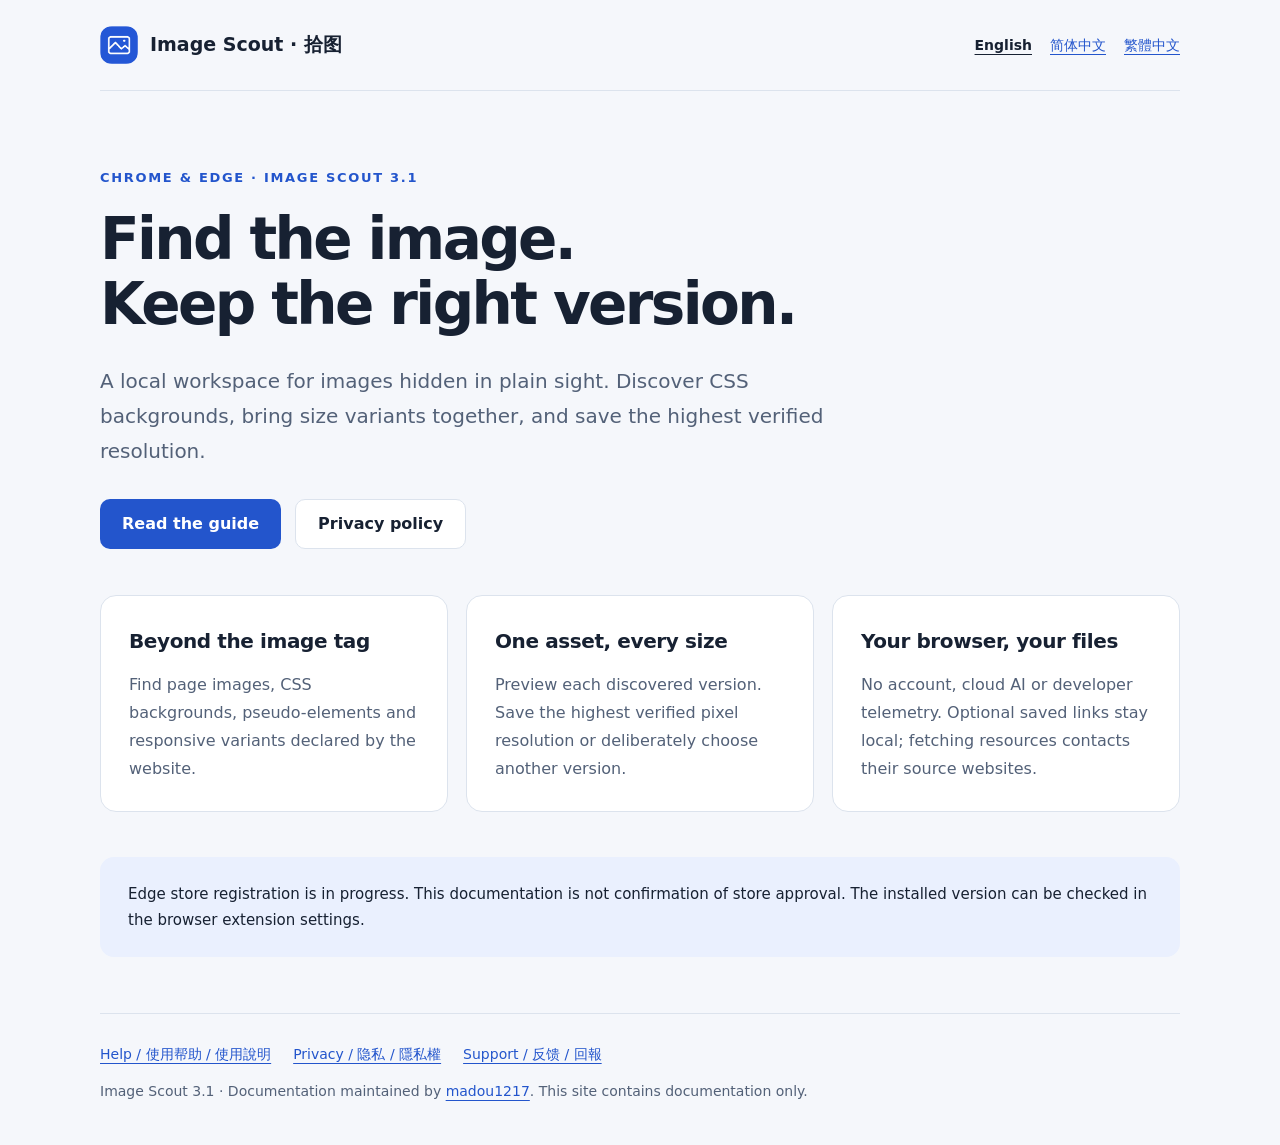
==== index.html @ 489e8e93 "docs: publish Image Scout multilingual help and privacy site" ====
<!doctype html><html lang="en"><head><meta charset="utf-8"><meta name="viewport" content="width=device-width,initial-scale=1"><meta name="referrer" content="strict-origin-when-cross-origin"><meta http-equiv="Content-Security-Policy" content="default-src 'none'; style-src 'self'; img-src 'self'; base-uri 'none'; form-action 'none'"><title>Help &amp; privacy · Image Scout</title><meta name="description" content="Image Scout help, privacy policy and support. CSS image discovery and multi-size downloads for Chrome and Edge."><link rel="stylesheet" href="site.css"><link rel="icon" href="icon.png"></head><body><a class="skip" href="#main">Skip to content / 跳至正文</a><div class="wrap"><header><a class="brand" href="index.html"><img src="icon.png" alt="" width="38" height="38">Image Scout · 拾图</a><nav class="lang" aria-label="Language"><a href="index.html" lang="en" aria-current="page" >English</a> <a href="zh-CN.html" lang="zh-CN" >简体中文</a> <a href="zh-TW.html" lang="zh-TW" >繁體中文</a></nav></header><main id="main"><section class="hero"><div class="eyebrow">Chrome &amp; Edge · Image Scout 3.1</div><h1>Find the image.<br>Keep the right version.</h1><p class="lead">A local workspace for images hidden in plain sight. Discover CSS backgrounds, bring size variants together, and save the highest verified resolution.</p><div class="actions"><a class="button" href="help.html#en">Read the guide</a><a class="button secondary" href="privacy.html#en">Privacy policy</a></div></section><section class="cards"><article class="card"><h2>Beyond the image tag</h2><p>Find page images, CSS backgrounds, pseudo-elements and responsive variants declared by the website.</p></article><article class="card"><h2>One asset, every size</h2><p>Preview each discovered version. Save the highest verified pixel resolution or deliberately choose another version.</p></article><article class="card"><h2>Your browser, your files</h2><p>No account, cloud AI or developer telemetry. Optional saved links stay local; fetching resources contacts their source websites.</p></article></section><aside class="notice">Edge store registration is in progress. This documentation is not confirmation of store approval. The installed version can be checked in the browser extension settings.</aside></main><footer><nav><a href="help.html">Help / 使用帮助 / 使用說明</a><a href="privacy.html">Privacy / 隐私 / 隱私權</a><a href="https://github.com/madou1217/image-scout-site/issues">Support / 反馈 / 回報</a></nav><div>Image Scout 3.1 · Documentation maintained by <a href="https://github.com/madou1217">madou1217</a>. This site contains documentation only.</div></footer></div></body></html>
---- site.css ----
:root{color-scheme:light;--ink:#172132;--muted:#536178;--line:#dce3ed;--blue:#2355cc;--paper:#f5f7fb}*{box-sizing:border-box}html{scroll-padding-top:24px}body{margin:0;background:var(--paper);color:var(--ink);font:16px/1.75 system-ui,-apple-system,BlinkMacSystemFont,"Segoe UI",sans-serif}a{color:var(--blue);text-underline-offset:4px}a:hover{text-decoration-thickness:2px}a:focus-visible,summary:focus-visible{outline:3px solid var(--blue);outline-offset:5px;border-radius:4px}.wrap{width:min(1080px,100% - 48px);margin:auto}header{display:flex;align-items:center;justify-content:space-between;gap:24px;padding:26px 0;border-bottom:1px solid var(--line)}.brand{display:flex;gap:12px;align-items:center;font-size:19px;font-weight:700;color:var(--ink);text-decoration:none}.brand img{width:38px;height:38px;border-radius:12px}.lang{display:flex;flex-wrap:wrap;gap:18px;font-size:14px}.lang a[aria-current=page]{color:var(--ink);font-weight:700}.hero{max-width:880px;padding:76px 0 46px}.eyebrow{font-size:13px;letter-spacing:.13em;font-weight:650;color:var(--blue);text-transform:uppercase}h1{font-size:clamp(34px,5.4vw,58px);letter-spacing:-.045em;line-height:1.13;margin:17px 0 26px}h2{font-size:25px;letter-spacing:-.02em;line-height:1.35}h3{font-size:18px;line-height:1.4}.lead{font-size:20px;color:var(--muted);max-width:740px}.actions{display:flex;gap:14px;flex-wrap:wrap;margin-top:30px}.button{display:inline-flex;align-items:center;justify-content:center;border-radius:10px;min-height:48px;padding:10px 22px;background:var(--blue);color:white;font-weight:600;text-decoration:none}.button.secondary{background:white;color:var(--ink);border:1px solid var(--line)}.cards{display:grid;grid-template-columns:repeat(3,1fr);gap:18px;margin:0 0 45px}.card{padding:28px;background:white;border:1px solid var(--line);border-radius:16px}.card h2{margin:4px 0 14px;font-size:20px}.card p{color:var(--muted);margin-bottom:0}.notice{padding:24px 28px;background:#eaf0fe;border-radius:14px;font-size:15px}.doc{max-width:850px;padding:48px 0}.doc h1{font-size:38px}.doc section{padding:20px 0 30px;border-bottom:1px solid var(--line)}.doc h2{margin-top:30px}.doc li{margin:12px 0}.doc p{overflow-wrap:anywhere}.kicker{color:var(--muted);font-size:14px}code{font-size:.92em;background:#e8edf5;border-radius:4px;padding:2px 5px}.toc{display:flex;flex-wrap:wrap;gap:16px;padding:14px 0}.skip{position:absolute;left:12px;top:-100px;background:white;padding:12px;z-index:1}.skip:focus{top:12px}footer{border-top:1px solid var(--line);margin-top:56px;padding:28px 0 42px;font-size:14px;color:var(--muted)}footer nav{display:flex;gap:22px;flex-wrap:wrap;margin-bottom:12px}small{font-size:14px;color:var(--muted)}@media(max-width:700px){.wrap{width:calc(100% - 32px)}header{align-items:flex-start;flex-direction:column;gap:16px}.hero{padding:44px 0 28px}.lead{font-size:18px}.cards{grid-template-columns:1fr;gap:12px}.card{padding:22px}.doc{padding:30px 0}.doc h1{font-size:30px}.actions .button{flex:1}.notice{padding:20px}footer{margin-top:36px}}@media(prefers-reduced-motion:reduce){*{scroll-behavior:auto!important}}
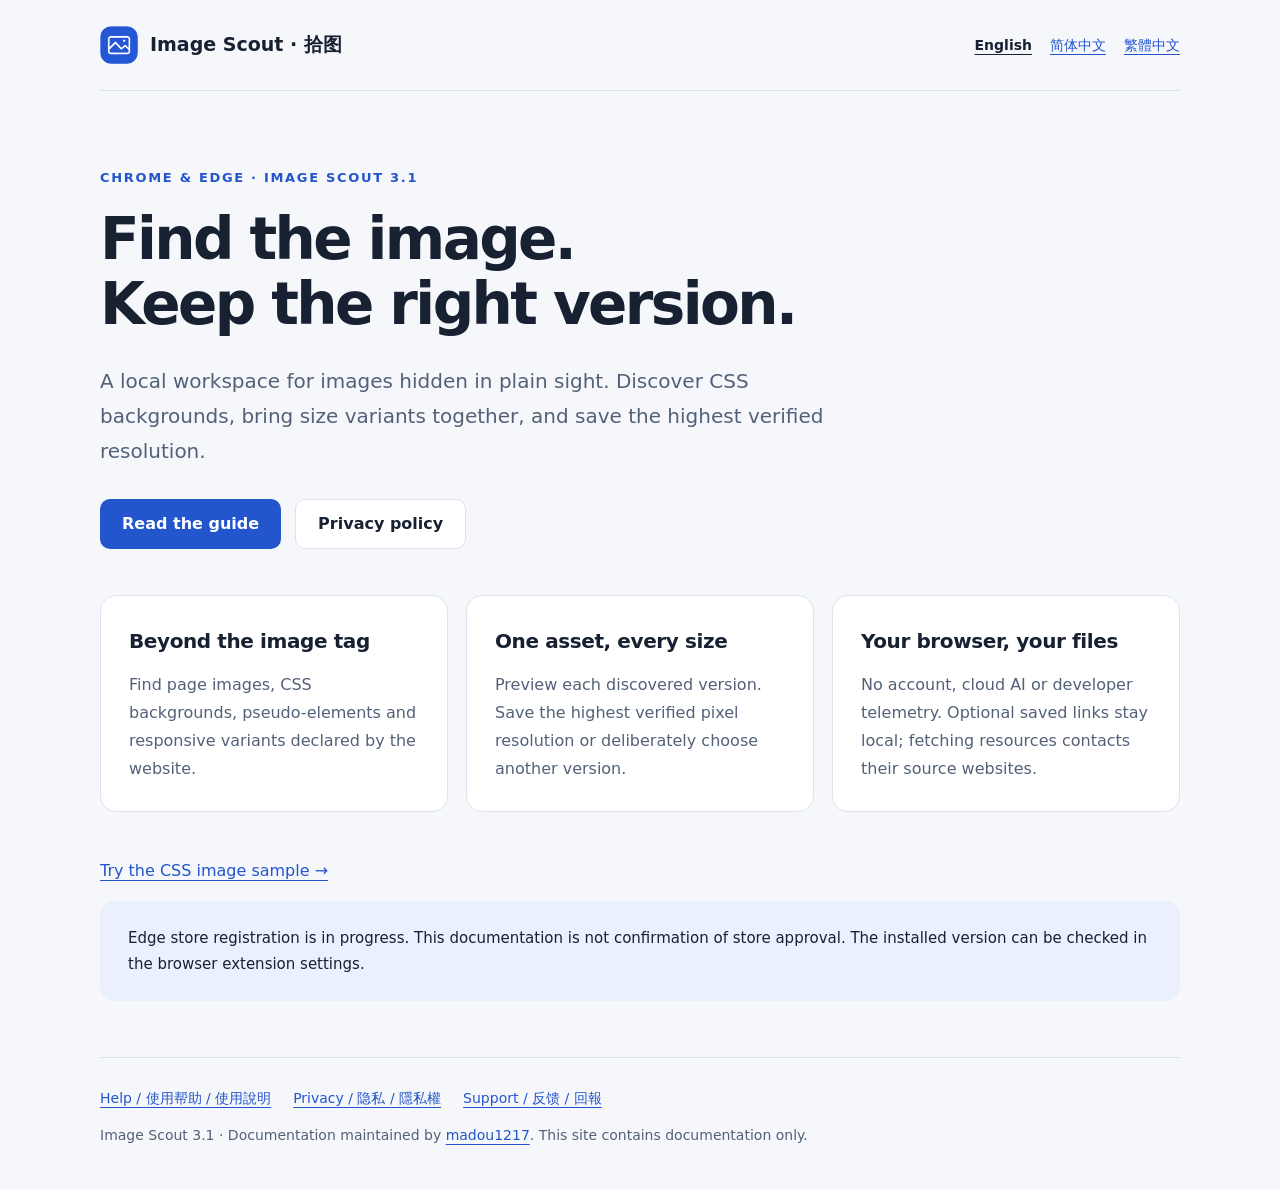
==== commit ca62cdc4: "docs: add a safe four-size CSS image sample for help and review" ====
--- a/index.html
+++ b/index.html
@@ -1 +1 @@
-<!doctype html><html lang="en"><head><meta charset="utf-8"><meta name="viewport" content="width=device-width,initial-scale=1"><meta name="referrer" content="strict-origin-when-cross-origin"><meta http-equiv="Content-Security-Policy" content="default-src 'none'; style-src 'self'; img-src 'self'; base-uri 'none'; form-action 'none'"><title>Help &amp; privacy · Image Scout</title><meta name="description" content="Image Scout help, privacy policy and support. CSS image discovery and multi-size downloads for Chrome and Edge."><link rel="stylesheet" href="site.css"><link rel="icon" href="icon.png"></head><body><a class="skip" href="#main">Skip to content / 跳至正文</a><div class="wrap"><header><a class="brand" href="index.html"><img src="icon.png" alt="" width="38" height="38">Image Scout · 拾图</a><nav class="lang" aria-label="Language"><a href="index.html" lang="en" aria-current="page" >English</a> <a href="zh-CN.html" lang="zh-CN" >简体中文</a> <a href="zh-TW.html" lang="zh-TW" >繁體中文</a></nav></header><main id="main"><section class="hero"><div class="eyebrow">Chrome &amp; Edge · Image Scout 3.1</div><h1>Find the image.<br>Keep the right version.</h1><p class="lead">A local workspace for images hidden in plain sight. Discover CSS backgrounds, bring size variants together, and save the highest verified resolution.</p><div class="actions"><a class="button" href="help.html#en">Read the guide</a><a class="button secondary" href="privacy.html#en">Privacy policy</a></div></section><section class="cards"><article class="card"><h2>Beyond the image tag</h2><p>Find page images, CSS backgrounds, pseudo-elements and responsive variants declared by the website.</p></article><article class="card"><h2>One asset, every size</h2><p>Preview each discovered version. Save the highest verified pixel resolution or deliberately choose another version.</p></article><article class="card"><h2>Your browser, your files</h2><p>No account, cloud AI or developer telemetry. Optional saved links stay local; fetching resources contacts their source websites.</p></article></section><aside class="notice">Edge store registration is in progress. This documentation is not confirmation of store approval. The installed version can be checked in the browser extension settings.</aside></main><footer><nav><a href="help.html">Help / 使用帮助 / 使用說明</a><a href="privacy.html">Privacy / 隐私 / 隱私權</a><a href="https://github.com/madou1217/image-scout-site/issues">Support / 反馈 / 回報</a></nav><div>Image Scout 3.1 · Documentation maintained by <a href="https://github.com/madou1217">madou1217</a>. This site contains documentation only.</div></footer></div></body></html>+<!doctype html><html lang="en"><head><meta charset="utf-8"><meta name="viewport" content="width=device-width,initial-scale=1"><meta name="referrer" content="strict-origin-when-cross-origin"><meta http-equiv="Content-Security-Policy" content="default-src 'none'; style-src 'self'; img-src 'self'; base-uri 'none'; form-action 'none'"><title>Help &amp; privacy · Image Scout</title><meta name="description" content="Image Scout help, privacy policy and support. CSS image discovery and multi-size downloads for Chrome and Edge."><link rel="stylesheet" href="site.css"><link rel="icon" href="icon.png"></head><body><a class="skip" href="#main">Skip to content / 跳至正文</a><div class="wrap"><header><a class="brand" href="index.html"><img src="icon.png" alt="" width="38" height="38">Image Scout · 拾图</a><nav class="lang" aria-label="Language"><a href="index.html" lang="en" aria-current="page" >English</a> <a href="zh-CN.html" lang="zh-CN" >简体中文</a> <a href="zh-TW.html" lang="zh-TW" >繁體中文</a></nav></header><main id="main"><section class="hero"><div class="eyebrow">Chrome &amp; Edge · Image Scout 3.1</div><h1>Find the image.<br>Keep the right version.</h1><p class="lead">A local workspace for images hidden in plain sight. Discover CSS backgrounds, bring size variants together, and save the highest verified resolution.</p><div class="actions"><a class="button" href="help.html#en">Read the guide</a><a class="button secondary" href="privacy.html#en">Privacy policy</a></div></section><section class="cards"><article class="card"><h2>Beyond the image tag</h2><p>Find page images, CSS backgrounds, pseudo-elements and responsive variants declared by the website.</p></article><article class="card"><h2>One asset, every size</h2><p>Preview each discovered version. Save the highest verified pixel resolution or deliberately choose another version.</p></article><article class="card"><h2>Your browser, your files</h2><p>No account, cloud AI or developer telemetry. Optional saved links stay local; fetching resources contacts their source websites.</p></article></section><p><a href="demo.html">Try the CSS image sample →</a></p><aside class="notice">Edge store registration is in progress. This documentation is not confirmation of store approval. The installed version can be checked in the browser extension settings.</aside></main><footer><nav><a href="help.html">Help / 使用帮助 / 使用說明</a><a href="privacy.html">Privacy / 隐私 / 隱私權</a><a href="https://github.com/madou1217/image-scout-site/issues">Support / 反馈 / 回報</a></nav><div>Image Scout 3.1 · Documentation maintained by <a href="https://github.com/madou1217">madou1217</a>. This site contains documentation only.</div></footer></div></body></html>
